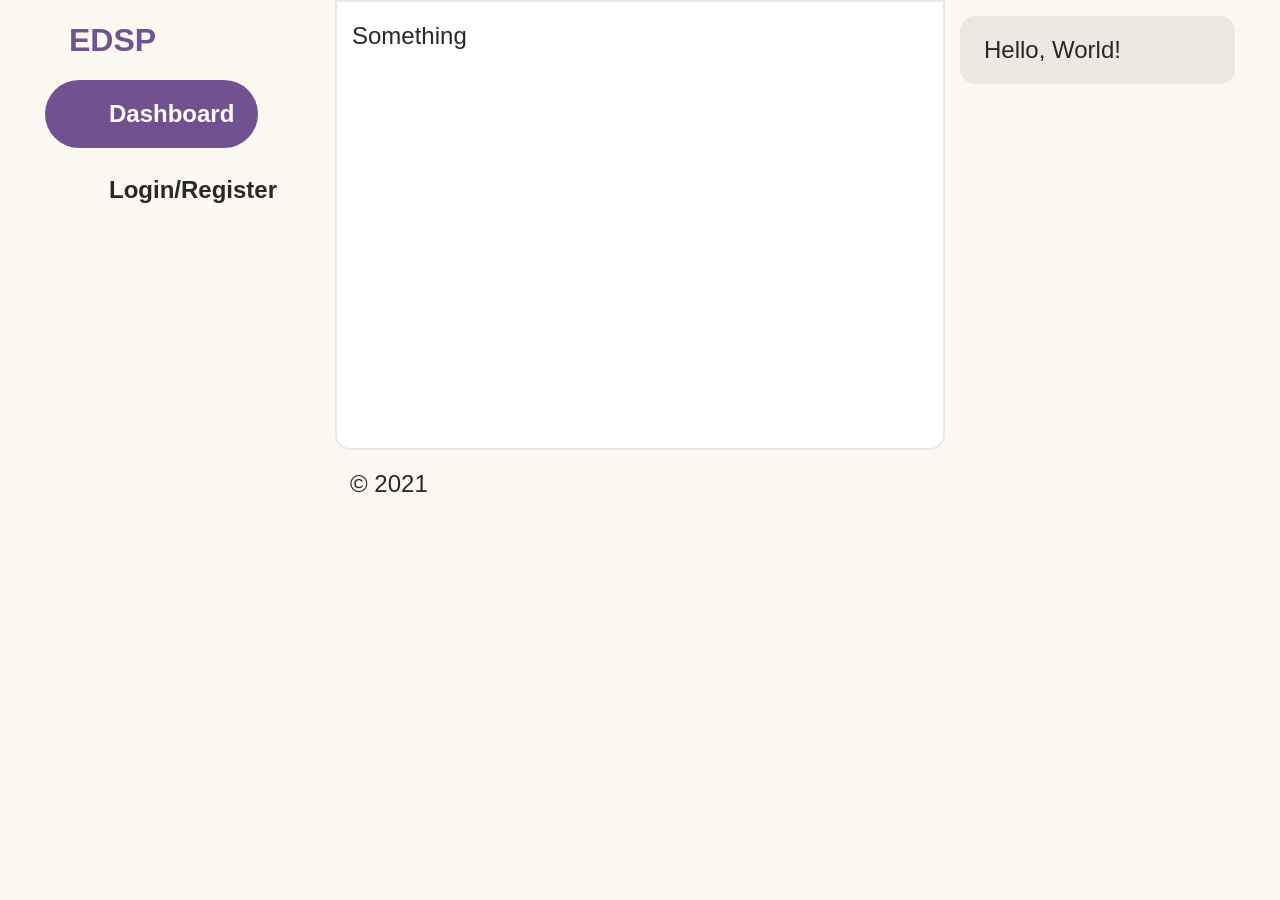
==== index.html @ 986659c4 "baseline" ====
<!DOCTYPE html>
<html lang="en">
<head>
    <meta charset="utf-8">
    <meta http-equiv="X-UA-Compatible" content="IE=edge">
    <meta name="viewport" content=
    "width=device-width, initial-scale=1">
    <!-- The above 3 meta tags *must* come first in the head; any other head content must come *after* these tags -->
    <title>Bootstrap 101 Template</title><!-- Bootstrap -->
    <link href="assets/css/bootstrap.min.css" rel="stylesheet">
    <link rel="stylesheet" href=
    "https://pro.fontawesome.com/releases/v5.10.0/css/all.css"
    integrity=
    "sha384-AYmEC3Yw5cVb3ZcuHtOA93w35dYTsvhLPVnYs9eStHfGJvOvKxVfELGroGkvsg+p"
    crossorigin="anonymous">
    <link href="main.css" rel="stylesheet">
    <!-- HTML5 shim and Respond.js for IE8 support of HTML5 elements and media queries -->
    <!-- WARNING: Respond.js doesn't work if you view the page via file:// -->
    <!--[if lt IE 9]>
      <script src="https://oss.maxcdn.com/html5shiv/3.7.3/html5shiv.min.js"></script>
      <script src="https://oss.maxcdn.com/respond/1.4.2/respond.min.js"></script>
    <![endif]-->
</head>
<body>
    <div class="wrapper text-large">
        <div class="container-fluid">
            <div class="row">
                <div class="col-xl-3 left-sidebar">
                    <div class=
                    "align-items-center font-weight-bold pl-4 py-3 logo">
                        EDSP
                    </div>
                    <nav class="nav flex-column">
                        <a href="#" class=
                        "d-flex align-items-center px-4 py-3 font-weight-bold mb-2 nav-item active">
                        <i class="pr-3 far fa-cog"></i>
                        Dashboard</a> <a href="#" class=
                        "d-flex align-items-center px-4 py-3 font-weight-bold nav-item">
                        <i class="pr-3 far fa-lock"></i>
                        Login/Register</a>
                    </nav>
                </div>
                <div class="col-xl-6">
                    <div class="row">
                        <div class="col-12 content pt-3">
                            Something
                        </div>
                    </div>
                    <div class="row">
                        <div class="col-12 pt-3">
                            © 2021
                        </div>
                    </div>
                </div>
                <div class="col-xl-3 pt-3 right-sidebar">
                    <div class="sidebar-block-gray px-4 py-3">
                        Hello, World!
                    </div>
                </div>
            </div>
        </div>
    </div>
</body>
</html>
---- main.css ----
:root {
    /* gruvbox palette */
    --bg-dark: #282828;
    --red-dark: #cc231d;
    --green-dark: #98971a;
    --yellow-dark: #d79921;
    --blue-dark: #458588;
    --purple-dark: #b16286;
    --aqua-dark: #689d6a;
    --gray-dark: #a89984;
    --orange-dark: #d65d0e;
    --gray-light: #928374;
    --red-light: #fb4934;
    --green-light: #b8bb26;
    --yellow-light: #fabd2f;
    --blue-light: #83a598;
    --purple-light: #d3869b;
    --aqua-light: #8ec07c;
    --orange-light: #fe8019;
    --fg: #ebdbb2;
    --bg0_h: #1d2021;
    --bg0: #282828;
    --bg1: #3c3836;
    --bg2: #584945;
    --bg3: #665c54;
    --bg4: #7c6f64;
    --gray: #928374;
    --bg0_s: #32302f;
    --fg4: #a89984;
    --fg3: #bdae93;
    --fg2: #d5c4a1;
    --fg1: #ebdbb2;
    --fg0: #fbf1c7;
}

body {
    background-color: rgba(235,219,178, 0.15);
    color: var(--bg-dark);
}

.wrapper {
    padding: 0 30px;
}

.text-large {
    font-size: 18pt;
}

.logo {
    font-size: 24pt;
    color: rgba(99,64,135,0.9);
    /* color: #634087; */
}

.content {
    border: 2px solid rgba(40,40,40,0.1);
    border-radius:  0 0 15px 15px;
    background-color: white;
    min-height: 50vh;
}

.nav-item {
    color: var(--bg-dark);
    border-radius: 50px;
    width: min-content;
}
.nav-item i {
    display: inline;
}

.nav-item.active, .nav-item:hover {
    background-color: rgba(99,64,135,0.9);
    color: white!important;
}

.nav-item:hover {
    color: inherit;
    text-decoration: none;
}

.sidebar-block-gray {
    border-radius: 15px;
    background-color: rgba(102,92,84,0.1);
    /* background-color: rgba(88,73,69,0.1); */
    /* background-color: rgba(124,111,100,0.2); */
}
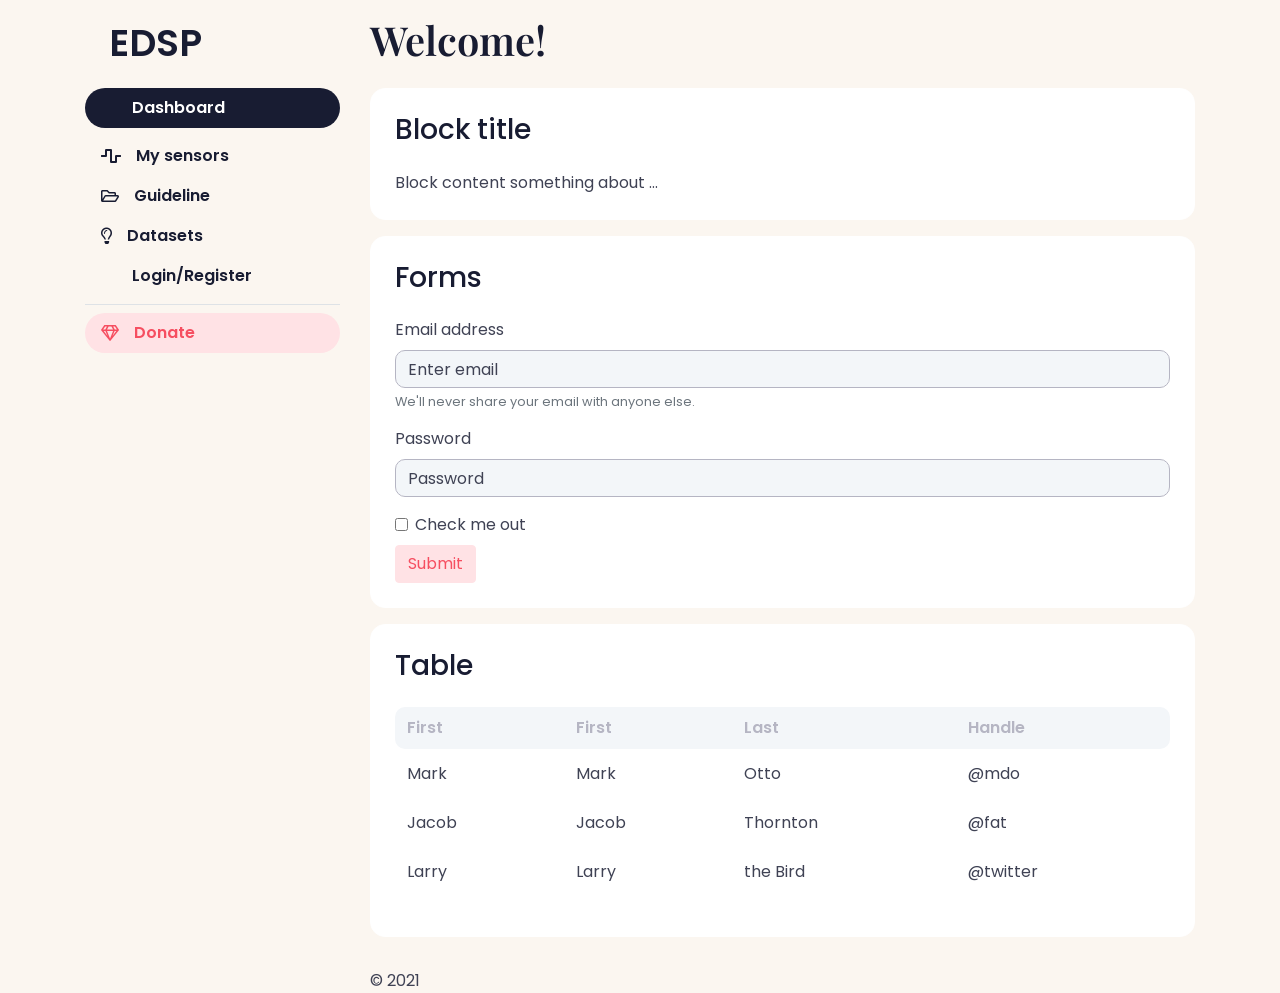
==== commit d9d3f822: "simple theme" ====
--- a/index.html
+++ b/index.html
@@ -13,6 +13,14 @@
     integrity=
     "sha384-AYmEC3Yw5cVb3ZcuHtOA93w35dYTsvhLPVnYs9eStHfGJvOvKxVfELGroGkvsg+p"
     crossorigin="anonymous">
+    <link rel="preconnect" href="https://fonts.gstatic.com">
+    <link href=
+    "https://fonts.googleapis.com/css2?family=Poppins:ital,wght@0,200;0,300;0,400;0,500;0,600;0,700;0,800;0,900;1,300&amp;display=swap"
+    rel="stylesheet">
+    <link rel="preconnect" href="https://fonts.gstatic.com">
+    <link href=
+    "https://fonts.googleapis.com/css2?family=Playfair+Display:wght@400;500;600;700;800;900&amp;display=swap"
+    rel="stylesheet">
     <link href="main.css" rel="stylesheet">
     <!-- HTML5 shim and Respond.js for IE8 support of HTML5 elements and media queries -->
     <!-- WARNING: Respond.js doesn't work if you view the page via file:// -->
@@ -22,39 +30,120 @@
     <![endif]-->
 </head>
 <body>
-    <div class="wrapper text-large">
-        <div class="container-fluid">
-            <div class="row">
-                <div class="col-xl-3 left-sidebar">
-                    <div class=
-                    "align-items-center font-weight-bold pl-4 py-3 logo">
-                        EDSP
-                    </div>
-                    <nav class="nav flex-column">
-                        <a href="#" class=
-                        "d-flex align-items-center px-4 py-3 font-weight-bold mb-2 nav-item active">
-                        <i class="pr-3 far fa-cog"></i>
-                        Dashboard</a> <a href="#" class=
-                        "d-flex align-items-center px-4 py-3 font-weight-bold nav-item">
-                        <i class="pr-3 far fa-lock"></i>
-                        Login/Register</a>
-                    </nav>
+    <div class="container">
+        <div class="row">
+            <div class="col-xl-3 left-sidebar">
+                <div class=
+                "align-items-center semi-bold pl-4 py-3 logo">
+                    EDSP
                 </div>
-                <div class="col-xl-6">
-                    <div class="row">
-                        <div class="col-12 content pt-3">
-                            Something
+                <nav class=
+                "nav flex-column pb-2 border-bottom mb-2">
+                    <a href="#" class=
+                    "d-flex align-items-center semi-bold custom-button nav-item active mb-2 px-3 py-2">
+                    <i class="far fa-cog"></i> Dashboard</a>
+                    <a href="#" class=
+                    "d-flex align-items-center semi-bold custom-button nav-item px-3 py-2">
+                    <i class="fas fa-wave-square"></i>My
+                    sensors</a> <a href="#" class=
+                    "d-flex align-items-center semi-bold custom-button nav-item px-3 py-2">
+                    <i class="far fa-folder-open"></i>Guideline</a>
+                    <a href="#" class=
+                    "d-flex align-items-center semi-bold custom-button nav-item px-3 py-2">
+                    <i class="far fa-lightbulb"></i>Datasets</a>
+                    <a href="#" class=
+                    "d-flex align-items-center semi-bold custom-button nav-item px-3 py-2">
+                    <i class="far fa-lock"></i> Login/Register</a>
+                </nav><a href="#" class=
+                "d-flex align-items-center semi-bold custom-button btn-red px-3 py-2 mb-4"><i class="far fa-gem"></i>Donate</a>
+            </div>
+            <div class="col-xl-9">
+                <div class="row">
+                    <div class="col-12 content pt-3">
+                        <h1 class="semi-bold mb-4">Welcome!</h1>
+                        <div class="card p-4 mb-3">
+                            <h3 class="mb-4">Block title</h3>Block
+                            content something about ...
                         </div>
-                    </div>
-                    <div class="row">
-                        <div class="col-12 pt-3">
-                            © 2021
+                        <div class="card p-4 mb-3">
+                            <h3 class="mb-4">Forms</h3>
+                            <form>
+                                <div class="form-group">
+                                    <label for=
+                                    "exampleInputEmail1">Email
+                                    address</label> <input type=
+                                    "email" class="form-control"
+                                    id="exampleInputEmail1"
+                                    aria-describedby="emailHelp"
+                                    placeholder="Enter email">
+                                    <small id="emailHelp" class=
+                                    "form-text text-muted">We'll
+                                    never share your email with
+                                    anyone else.</small>
+                                </div>
+                                <div class="form-group">
+                                    <label for=
+                                    "exampleInputPassword1">Password</label>
+                                    <input type="password" class=
+                                    "form-control" id=
+                                    "exampleInputPassword1"
+                                    placeholder="Password">
+                                </div>
+                                <div class="form-check">
+                                    <input type="checkbox" class=
+                                    "form-check-input" id=
+                                    "exampleCheck1"> <label class=
+                                    "form-check-label" for=
+                                    "exampleCheck1">Check me
+                                    out</label>
+                                </div><button type="submit" class=
+                                "btn btn-red mt-2">Submit</button>
+                            </form>
+                        </div>
+                        <div class="card p-4 mb-3">
+                            <h3 class="mb-4">Table</h3>
+                            <div class="table-responsive">
+                                <table class="table">
+                                    <thead class="thead-light">
+                                        <tr>
+                                            <th scope="col">
+                                            First</th>
+                                            <th scope="col">
+                                            First</th>
+                                            <th scope="col">
+                                            Last</th>
+                                            <th scope="col">
+                                            Handle</th>
+                                        </tr>
+                                    </thead>
+                                    <tbody>
+                                        <tr>
+                                            <td>Mark</td>
+                                            <td>Mark</td>
+                                            <td>Otto</td>
+                                            <td>@mdo</td>
+                                        </tr>
+                                        <tr>
+                                            <td>Jacob</td>
+                                            <td>Jacob</td>
+                                            <td>Thornton</td>
+                                            <td>@fat</td>
+                                        </tr>
+                                        <tr>
+                                            <td>Larry</td>
+                                            <td>Larry</td>
+                                            <td>the Bird</td>
+                                            <td>@twitter</td>
+                                        </tr>
+                                    </tbody>
+                                </table>
+                            </div>
                         </div>
                     </div>
                 </div>
-                <div class="col-xl-3 pt-3 right-sidebar">
-                    <div class="sidebar-block-gray px-4 py-3">
-                        Hello, World!
+                <div class="row">
+                    <div class="col-12 pt-3">
+                        © 2021
                     </div>
                 </div>
             </div>
--- a/main.css
+++ b/main.css
@@ -1,86 +1,203 @@
 :root {
-    /* gruvbox palette */
-    --bg-dark: #282828;
-    --red-dark: #cc231d;
-    --green-dark: #98971a;
-    --yellow-dark: #d79921;
-    --blue-dark: #458588;
-    --purple-dark: #b16286;
-    --aqua-dark: #689d6a;
-    --gray-dark: #a89984;
-    --orange-dark: #d65d0e;
-    --gray-light: #928374;
-    --red-light: #fb4934;
-    --green-light: #b8bb26;
-    --yellow-light: #fabd2f;
-    --blue-light: #83a598;
-    --purple-light: #d3869b;
-    --aqua-light: #8ec07c;
-    --orange-light: #fe8019;
-    --fg: #ebdbb2;
-    --bg0_h: #1d2021;
-    --bg0: #282828;
-    --bg1: #3c3836;
-    --bg2: #584945;
-    --bg3: #665c54;
-    --bg4: #7c6f64;
-    --gray: #928374;
-    --bg0_s: #32302f;
-    --fg4: #a89984;
-    --fg3: #bdae93;
-    --fg2: #d5c4a1;
-    --fg1: #ebdbb2;
-    --fg0: #fbf1c7;
+  --black: #181c32;
+  --peach-soft: #fbf6f0;
+  --gray-soft: #f3f6f9;
+  --gray-light: #b5b5c3;
+  --gray-dark: #3f4254;
+  --violet: #8950fc;
+  --red: #f64e60;
+  --aqua: #0bb7af;
+  --orange: #ffa800;
+  --violet-soft: #eee5ff;
+  --red-soft: #ffe2e5;
+  --aqua-soft: #c9f7f5;
+  --orange-soft: #fff4de;
 }
 
 body {
-    background-color: rgba(235,219,178, 0.15);
-    color: var(--bg-dark);
-}
-
-.wrapper {
-    padding: 0 30px;
+  background-color: var(--peach-soft);
+  color: var(--gray-dark);
+  font-family: Poppins, sans-serif;
 }
 
 .text-large {
-    font-size: 18pt;
+  /* font-size: 16pt; */
+}
+
+.text-soft {
+  color: var(--gray-light);
 }
 
 .logo {
-    font-size: 24pt;
-    color: rgba(99,64,135,0.9);
-    /* color: #634087; */
+  font-size: 28pt;
+  color: var(--black);
+}
+
+.semi-bold {
+  font-weight: 600;
+}
+
+.nav-item {
+  color: var(--black);
+}
+
+.custom-button i {
+  display: inline;
+  padding-right: 15px;
+}
+
+.nav-item.active,
+.nav-item:hover {
+  background-color: var(--black);
+  color: var(--white) !important;
+}
+
+.custom-button {
+  border-radius: 50px;
+}
+
+a:hover {
+  color: inherit;
+  text-decoration: none;
+}
+
+.bg-black,
+.bg-black:hover {
+  background-color: var(--black) !important;
+  color: white;
+}
+
+.btn-violet {
+  border-color: var(--violet-soft);
+  background-color: var(--violet-soft);
+  color: var(--violet);
+}
+
+.btn-violet:hover {
+  border-color: var(--violet);
+  background-color: var(--violet);
+  color: white;
+}
+
+.btn-red {
+  border-color: var(--red-soft);
+  background-color: var(--red-soft);
+  color: var(--red);
+}
+
+.btn-red:hover {
+  border-color: var(--red);
+  background-color: var(--red);
+  color: white;
+}
+
+.btn-orange {
+  border-color: var(--orange-soft);
+  background-color: var(--orange-soft);
+  color: var(--orange);
+}
+
+.btn-orange:hover {
+  border-color: var(--orange);
+  background-color: var(--orange);
+  color: white;
+}
+
+.btn-aqua {
+  border-color: var(--aqua-soft);
+  background-color: var(--aqua-soft);
+  color: var(--aqua);
+}
+
+.btn-aqua:hover {
+  border-color: var(--aqua);
+  background-color: var(--aqua);
+  color: white;
 }
 
 .content {
-    border: 2px solid rgba(40,40,40,0.1);
-    border-radius:  0 0 15px 15px;
-    background-color: white;
-    min-height: 50vh;
-}
-
-.nav-item {
-    color: var(--bg-dark);
-    border-radius: 50px;
-    width: min-content;
-}
-.nav-item i {
-    display: inline;
-}
-
-.nav-item.active, .nav-item:hover {
-    background-color: rgba(99,64,135,0.9);
-    color: white!important;
-}
-
-.nav-item:hover {
-    color: inherit;
-    text-decoration: none;
-}
-
-.sidebar-block-gray {
-    border-radius: 15px;
-    background-color: rgba(102,92,84,0.1);
-    /* background-color: rgba(88,73,69,0.1); */
-    /* background-color: rgba(124,111,100,0.2); */
-}
+  border-radius: 0 0 15px 15px;
+}
+
+.content h1,
+.content h2 {
+  font-family: "Playfair Display", serif;
+}
+
+h1,
+h2,
+h3,
+h4,
+h5,
+h6 {
+  color: var(--black);
+}
+
+.card {
+  border-radius: 15px;
+  border-color: white;
+}
+
+.sidebar-block {
+}
+
+.sidebar-block i {
+  padding-right: 15px;
+}
+
+.form-control {
+  border-color: var(--gray-light);
+  background-color: var(--gray-soft);
+  color: var(--gray-dark);
+  border-radius: 10px;
+}
+
+.form-control::placeholder {
+  color: var(--gray-dark);
+}
+
+.form-control:focus {
+  /* box-shadow: 0 0 4px var(--violet-soft); */
+  box-shadow: none;
+  outline: none;
+  border-color: var(--black);
+}
+
+.btn:focus {
+  box-shadow: none;
+  outline: none;
+  border-color: transparent;
+}
+
+.table {
+  color: inherit;
+  overflow-x: scroll;
+}
+
+.table .thead-light th:first-child {
+  border-radius: 10px 0 0 10px;
+}
+
+.table .thead-light th:last-child {
+  border-radius: 0 10px 10px 0;
+}
+
+.table .thead-light th {
+  font-weight: 600;
+  background-color: var(--gray-soft);
+  color: var(--gray-light);
+  border-color: transparent;
+}
+
+.table td,
+.table th {
+  border-color: transparent;
+}
+
+.table th {
+  padding: 0.5rem 0.75rem;
+}
+
+.table-responsive {
+  overflow-x: scroll;
+}
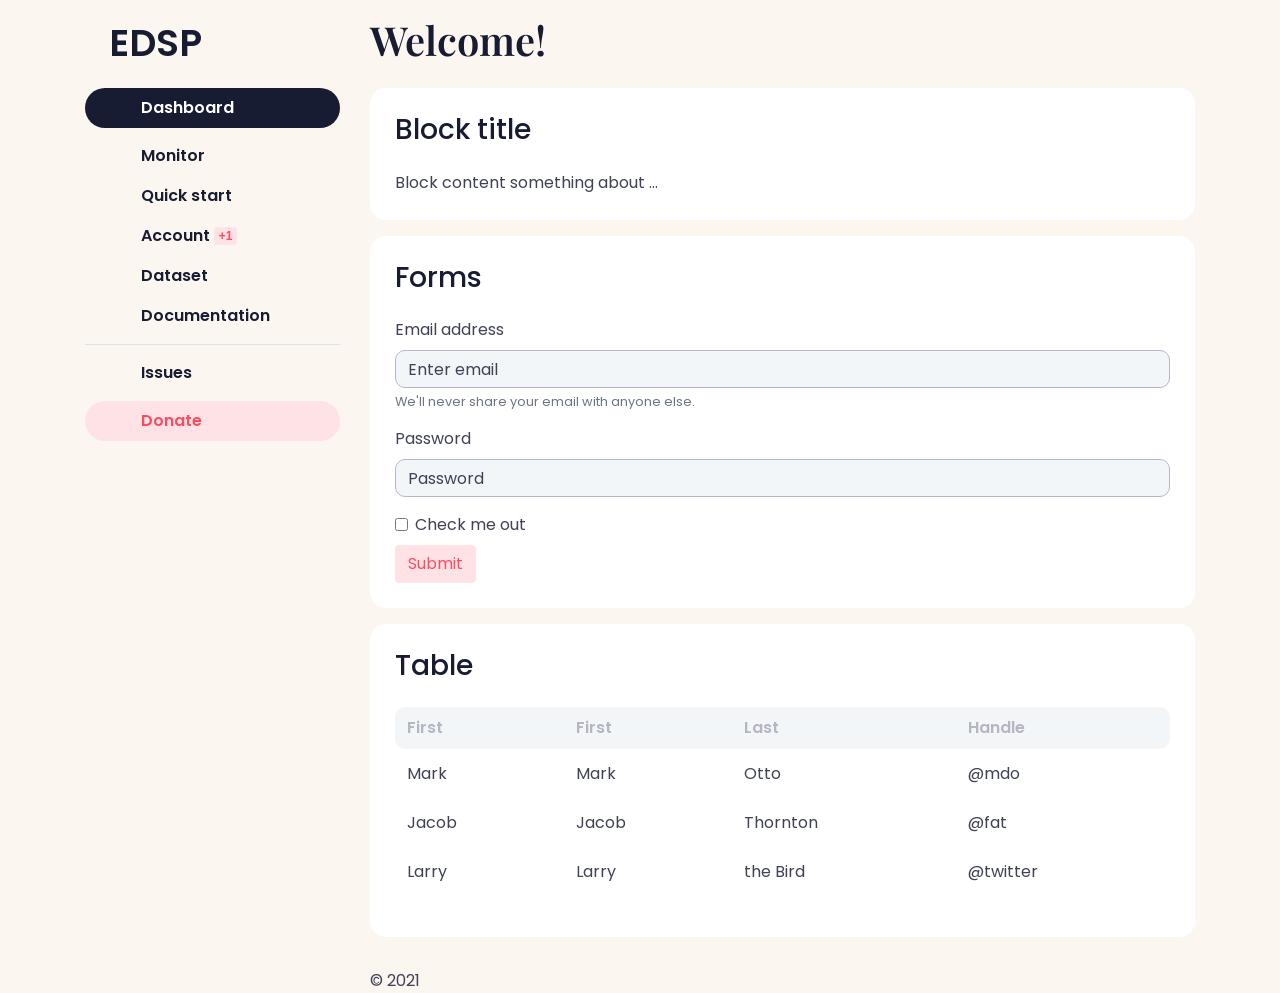
==== commit 14edfb36: "menu updated" ====
--- a/index.html
+++ b/index.html
@@ -8,11 +8,7 @@
     <!-- The above 3 meta tags *must* come first in the head; any other head content must come *after* these tags -->
     <title>Bootstrap 101 Template</title><!-- Bootstrap -->
     <link href="assets/css/bootstrap.min.css" rel="stylesheet">
-    <link rel="stylesheet" href=
-    "https://pro.fontawesome.com/releases/v5.10.0/css/all.css"
-    integrity=
-    "sha384-AYmEC3Yw5cVb3ZcuHtOA93w35dYTsvhLPVnYs9eStHfGJvOvKxVfELGroGkvsg+p"
-    crossorigin="anonymous">
+    <link href="assets/icons/css/all.min.css" rel="stylesheet">
     <link rel="preconnect" href="https://fonts.gstatic.com">
     <link href=
     "https://fonts.googleapis.com/css2?family=Poppins:ital,wght@0,200;0,300;0,400;0,500;0,600;0,700;0,800;0,900;1,300&amp;display=swap"
@@ -41,21 +37,26 @@
                 "nav flex-column pb-2 border-bottom mb-2">
                     <a href="#" class=
                     "d-flex align-items-center semi-bold custom-button nav-item active mb-2 px-3 py-2">
-                    <i class="far fa-cog"></i> Dashboard</a>
+                    <i class="far fa-lightbulb"></i>Dashboard</a>
                     <a href="#" class=
                     "d-flex align-items-center semi-bold custom-button nav-item px-3 py-2">
-                    <i class="fas fa-wave-square"></i>My
-                    sensors</a> <a href="#" class=
-                    "d-flex align-items-center semi-bold custom-button nav-item px-3 py-2">
-                    <i class="far fa-folder-open"></i>Guideline</a>
+                  <i class="fas fa-chart-bar"></i>Monitor</a>
                     <a href="#" class=
                     "d-flex align-items-center semi-bold custom-button nav-item px-3 py-2">
-                    <i class="far fa-lightbulb"></i>Datasets</a>
+                    <i class="far fa-rocket"></i>Quick start</a> <a href="#" class=
+                    "d-flex align-items-center semi-bold custom-button nav-item px-3 py-2">
+                        <i class="far fa-user"></i>Account<span class="badge ml-1 btn-red">+1</span></a>
                     <a href="#" class=
                     "d-flex align-items-center semi-bold custom-button nav-item px-3 py-2">
-                    <i class="far fa-lock"></i> Login/Register</a>
-                </nav><a href="#" class=
-                "d-flex align-items-center semi-bold custom-button btn-red px-3 py-2 mb-4"><i class="far fa-gem"></i>Donate</a>
+                    <i class="far fa-database"></i>Dataset</a>
+                    <a href="#" class=
+                    "d-flex align-items-center semi-bold custom-button nav-item px-3 py-2">
+                    <i class="far fa-book"></i>Documentation</a>
+                </nav>
+                <a href="#" class=
+                "d-flex align-items-center semi-bold custom-button nav-item px-3 py-2 mb-2"><i class="far fa-bug"></i>Issues</a>
+                <a href="#" class=
+                "d-flex align-items-center semi-bold custom-button btn-red px-3 py-2"><i class="far fa-gem"></i>Donate</a>
             </div>
             <div class="col-xl-9">
                 <div class="row">
--- a/main.css
+++ b/main.css
@@ -20,14 +20,6 @@
   font-family: Poppins, sans-serif;
 }
 
-.text-large {
-  /* font-size: 16pt; */
-}
-
-.text-soft {
-  color: var(--gray-light);
-}
-
 .logo {
   font-size: 28pt;
   color: var(--black);
@@ -42,8 +34,13 @@
 }
 
 .custom-button i {
-  display: inline;
-  padding-right: 15px;
+  display: inline-block;
+  width: 40px;
+}
+
+.custom-button:hover .badge {
+  background-color: white;
+  color: var(--black);
 }
 
 .nav-item.active,
